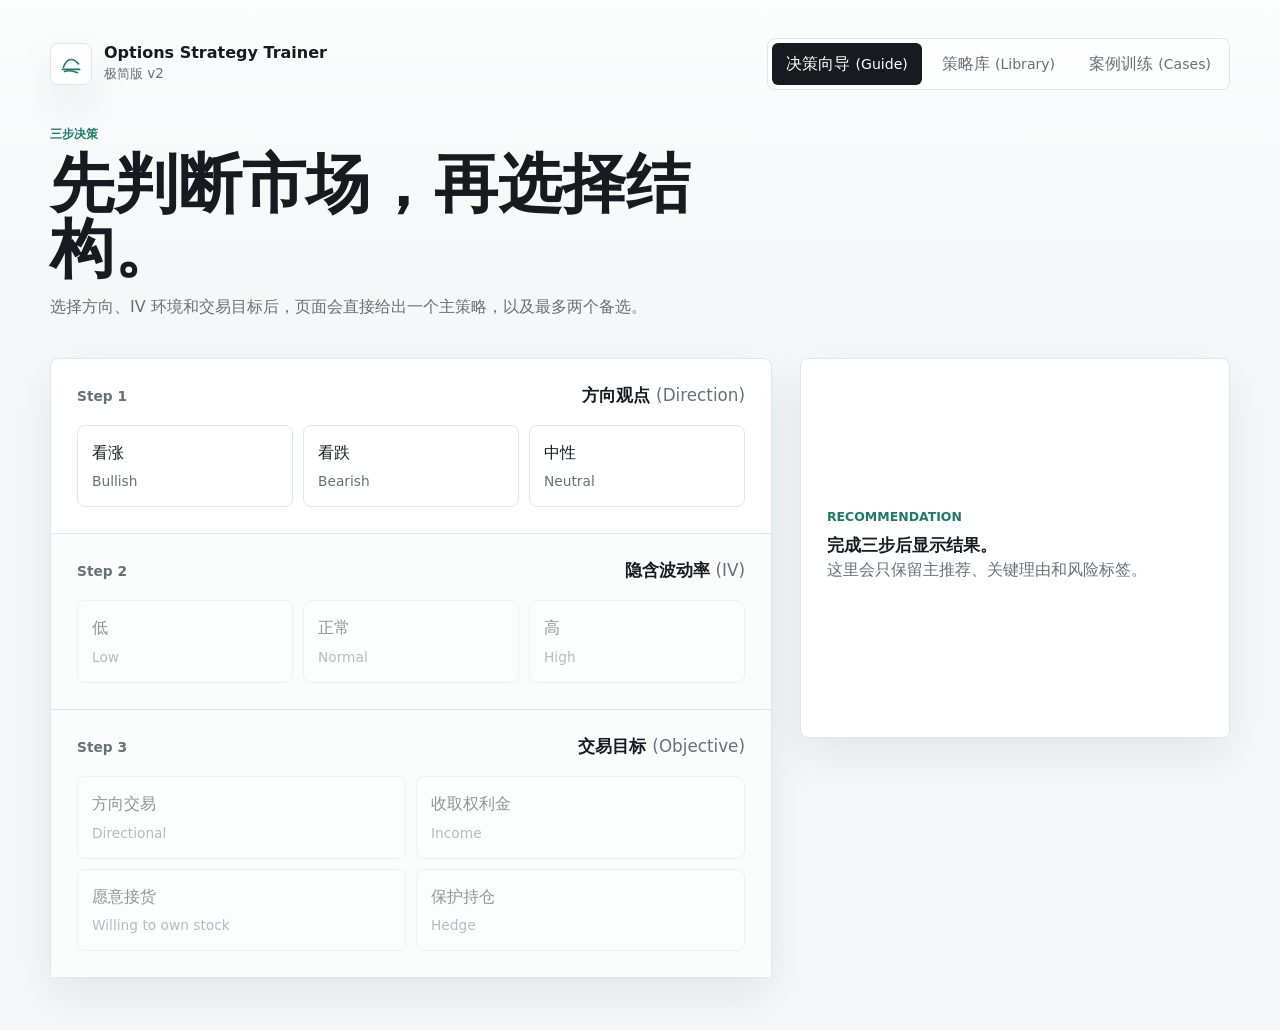
==== options-strategy-trainer/index.html @ a61b67b3 "Add options strategy trainer page" ====
<!doctype html>
<html lang="zh-CN">
  <head>
    <meta charset="utf-8" />
    <meta name="viewport" content="width=device-width, initial-scale=1" />
    <title>Options Strategy Trainer v2</title>
    <meta
      name="description"
      content="极简期权策略训练器：方向、IV、目标三步选择，得到一个主推荐策略和少量备选。"
    />
    <link rel="stylesheet" href="styles.css" />
  </head>
  <body>
    <div class="shell">
      <header class="topbar">
        <a class="brand" href="#guide" aria-label="回到决策向导">
          <span class="brand-mark" aria-hidden="true">
            <svg viewBox="0 0 48 48" role="img">
              <path d="M8 34h32" />
              <path d="M10 30c7-18 18-18 28-6" />
              <path d="M12 38c8-3 15-2 24 2" />
            </svg>
          </span>
          <span>
            <strong>Options Strategy Trainer</strong>
            <small>极简版 v2</small>
          </span>
        </a>

        <nav class="tabs" aria-label="主要页面">
          <button class="tab is-active" type="button" data-view="guide">
            决策向导 <span>(Guide)</span>
          </button>
          <button class="tab" type="button" data-view="library">
            策略库 <span>(Library)</span>
          </button>
          <button class="tab" type="button" data-view="cases">
            案例训练 <span>(Cases)</span>
          </button>
        </nav>
      </header>

      <main>
        <section class="view is-active" id="guide" aria-labelledby="guide-title">
          <div class="intro">
            <p class="kicker">三步决策</p>
            <h1 id="guide-title">先判断市场，再选择结构。</h1>
            <p>
              选择方向、IV 环境和交易目标后，页面会直接给出一个主策略，以及最多两个备选。
            </p>
          </div>

          <div class="workspace">
            <section class="wizard" aria-label="策略决策向导">
              <div class="step" data-step="direction">
                <div class="step-heading">
                  <span>Step 1</span>
                  <h2>方向观点 <em>(Direction)</em></h2>
                </div>
                <div class="choice-grid" role="radiogroup" aria-label="方向观点">
                  <button class="choice" type="button" data-field="direction" data-value="bullish">
                    看涨 <span>Bullish</span>
                  </button>
                  <button class="choice" type="button" data-field="direction" data-value="bearish">
                    看跌 <span>Bearish</span>
                  </button>
                  <button class="choice" type="button" data-field="direction" data-value="neutral">
                    中性 <span>Neutral</span>
                  </button>
                </div>
              </div>

              <div class="step is-muted" data-step="iv">
                <div class="step-heading">
                  <span>Step 2</span>
                  <h2>隐含波动率 <em>(IV)</em></h2>
                </div>
                <div class="choice-grid" role="radiogroup" aria-label="隐含波动率">
                  <button class="choice" type="button" data-field="iv" data-value="low" disabled>
                    低 <span>Low</span>
                  </button>
                  <button class="choice" type="button" data-field="iv" data-value="normal" disabled>
                    正常 <span>Normal</span>
                  </button>
                  <button class="choice" type="button" data-field="iv" data-value="high" disabled>
                    高 <span>High</span>
                  </button>
                </div>
              </div>

              <div class="step is-muted" data-step="objective">
                <div class="step-heading">
                  <span>Step 3</span>
                  <h2>交易目标 <em>(Objective)</em></h2>
                </div>
                <div class="choice-grid objective-grid" role="radiogroup" aria-label="交易目标">
                  <button class="choice" type="button" data-field="objective" data-value="directional" disabled>
                    方向交易 <span>Directional</span>
                  </button>
                  <button class="choice" type="button" data-field="objective" data-value="income" disabled>
                    收取权利金 <span>Income</span>
                  </button>
                  <button class="choice" type="button" data-field="objective" data-value="own" disabled>
                    愿意接货 <span>Willing to own stock</span>
                  </button>
                  <button class="choice" type="button" data-field="objective" data-value="hedge" disabled>
                    保护持仓 <span>Hedge</span>
                  </button>
                </div>
              </div>
            </section>

            <aside class="result-shell" aria-live="polite">
              <div class="result-empty" id="result-empty">
                <p class="kicker">Recommendation</p>
                <h2>完成三步后显示结果。</h2>
                <p>这里会只保留主推荐、关键理由和风险标签。</p>
              </div>

              <div class="result is-hidden" id="result">
                <div class="result-topline">
                  <p class="kicker" id="result-context">Recommendation</p>
                  <button class="reset-button" type="button" id="reset-button">重选</button>
                </div>

                <article class="strategy-result" id="main-result"></article>

                <section class="alternatives" id="alternatives" aria-label="备选策略"></section>
              </div>
            </aside>
          </div>
        </section>

        <section class="view" id="library" aria-labelledby="library-title">
          <div class="page-heading">
            <p class="kicker">Strategy Library</p>
            <h1 id="library-title">策略库</h1>
            <p>这里保留常用结构，和首页的决策向导分开。</p>
          </div>
          <div class="library-grid" id="library-grid"></div>
        </section>

        <section class="view" id="cases" aria-labelledby="cases-title">
          <div class="page-heading">
            <p class="kicker">Case Trainer</p>
            <h1 id="cases-title">案例训练</h1>
            <p>每个场景只练一个判断：方向、IV、目标是否匹配。</p>
          </div>
          <div class="case-list" id="case-list"></div>
        </section>
      </main>
    </div>

    <script src="app.js" defer></script>
  </body>
</html>
---- options-strategy-trainer/styles.css ----
:root {
  color-scheme: light;
  --bg: #f5f7f8;
  --panel: #ffffff;
  --panel-soft: #fbfcfc;
  --ink: #171b1f;
  --muted: #667078;
  --line: #dfe5e8;
  --line-strong: #b8c2c7;
  --teal: #1f7a68;
  --blue: #275f9f;
  --amber: #a86d15;
  --red: #a33b35;
  --shadow: 0 18px 45px rgba(26, 39, 47, 0.08);
}

* {
  box-sizing: border-box;
}

body {
  margin: 0;
  min-width: 320px;
  background:
    linear-gradient(180deg, rgba(255, 255, 255, 0.72), rgba(255, 255, 255, 0) 270px),
    var(--bg);
  color: var(--ink);
  font-family:
    ui-sans-serif,
    system-ui,
    -apple-system,
    BlinkMacSystemFont,
    "Segoe UI",
    sans-serif;
  font-size: 16px;
  line-height: 1.6;
}

button,
summary {
  font: inherit;
}

button {
  cursor: pointer;
}

button:disabled {
  cursor: not-allowed;
}

.shell {
  width: min(1180px, calc(100% - 32px));
  margin: 0 auto;
  padding: 28px 0 52px;
}

.topbar {
  display: flex;
  align-items: center;
  justify-content: space-between;
  gap: 24px;
  padding: 10px 0 34px;
}

.brand {
  display: inline-flex;
  align-items: center;
  gap: 12px;
  color: inherit;
  text-decoration: none;
}

.brand strong,
.brand small {
  display: block;
}

.brand strong {
  font-size: 1rem;
  line-height: 1.2;
}

.brand small {
  color: var(--muted);
  font-size: 0.84rem;
}

.brand-mark {
  display: grid;
  width: 42px;
  height: 42px;
  place-items: center;
  border: 1px solid var(--line);
  border-radius: 8px;
  background: var(--panel);
  box-shadow: var(--shadow);
}

.brand-mark svg {
  width: 26px;
  height: 26px;
  fill: none;
  stroke: var(--teal);
  stroke-linecap: round;
  stroke-linejoin: round;
  stroke-width: 3;
}

.tabs {
  display: inline-flex;
  gap: 6px;
  padding: 4px;
  border: 1px solid var(--line);
  border-radius: 8px;
  background: rgba(255, 255, 255, 0.72);
}

.tab {
  min-height: 38px;
  padding: 8px 14px;
  border: 0;
  border-radius: 6px;
  background: transparent;
  color: var(--muted);
  white-space: nowrap;
}

.tab span {
  color: inherit;
  font-size: 0.88em;
}

.tab.is-active {
  background: var(--ink);
  color: white;
}

.view {
  display: none;
}

.view.is-active {
  display: block;
}

.intro {
  max-width: 720px;
  margin-bottom: 38px;
}

.kicker {
  margin: 0 0 8px;
  color: var(--teal);
  font-size: 0.78rem;
  font-weight: 700;
  text-transform: uppercase;
}

h1,
h2,
h3,
p {
  margin-top: 0;
}

h1 {
  margin-bottom: 12px;
  font-size: clamp(2.2rem, 5vw, 4.8rem);
  line-height: 1.02;
  font-weight: 760;
}

h2 {
  margin-bottom: 0;
  font-size: 1.05rem;
  line-height: 1.3;
}

h3 {
  margin-bottom: 10px;
  font-size: 1.28rem;
  line-height: 1.3;
}

.intro p:last-child,
.page-heading p:last-child,
.result-empty p:last-child {
  margin-bottom: 0;
  color: var(--muted);
}

.workspace {
  display: grid;
  grid-template-columns: minmax(0, 1fr) minmax(340px, 430px);
  gap: 28px;
  align-items: start;
}

.wizard,
.result-shell {
  border: 1px solid var(--line);
  border-radius: 8px;
  background: var(--panel);
  box-shadow: var(--shadow);
}

.step {
  padding: 26px;
  border-bottom: 1px solid var(--line);
}

.step:last-child {
  border-bottom: 0;
}

.step.is-muted {
  background: var(--panel-soft);
}

.step-heading {
  display: flex;
  align-items: baseline;
  justify-content: space-between;
  gap: 14px;
  margin-bottom: 18px;
}

.step-heading > span {
  color: var(--muted);
  font-size: 0.86rem;
  font-weight: 700;
}

.step-heading em {
  color: var(--muted);
  font-style: normal;
  font-weight: 500;
}

.choice-grid {
  display: grid;
  grid-template-columns: repeat(3, minmax(0, 1fr));
  gap: 10px;
}

.objective-grid {
  grid-template-columns: repeat(2, minmax(0, 1fr));
}

.choice {
  min-height: 78px;
  padding: 14px;
  border: 1px solid var(--line);
  border-radius: 8px;
  background: white;
  color: var(--ink);
  text-align: left;
  transition:
    border-color 160ms ease,
    box-shadow 160ms ease,
    transform 160ms ease;
}

.choice span {
  display: block;
  margin-top: 5px;
  color: var(--muted);
  font-size: 0.86rem;
}

.choice:not(:disabled):hover {
  border-color: var(--line-strong);
  box-shadow: 0 10px 24px rgba(33, 45, 52, 0.08);
  transform: translateY(-1px);
}

.choice.is-selected {
  border-color: var(--teal);
  box-shadow: 0 0 0 3px rgba(31, 122, 104, 0.12);
}

.choice:disabled {
  opacity: 0.46;
}

.result-shell {
  position: sticky;
  top: 20px;
  min-height: 380px;
  padding: 26px;
}

.result-empty {
  display: grid;
  min-height: 320px;
  align-content: center;
}

.is-hidden {
  display: none;
}

.result-topline {
  display: flex;
  align-items: center;
  justify-content: space-between;
  gap: 18px;
  margin-bottom: 18px;
}

.reset-button {
  min-height: 34px;
  padding: 6px 12px;
  border: 1px solid var(--line);
  border-radius: 6px;
  background: white;
  color: var(--muted);
}

.strategy-name {
  margin-bottom: 14px;
}

.strategy-name strong {
  display: block;
  font-size: 1.7rem;
  line-height: 1.15;
}

.strategy-name span {
  display: block;
  margin-top: 4px;
  color: var(--muted);
}

.field-block {
  padding: 16px 0;
  border-top: 1px solid var(--line);
}

.field-block h3 {
  margin-bottom: 6px;
  color: var(--muted);
  font-size: 0.82rem;
  text-transform: uppercase;
}

.field-block p {
  margin-bottom: 0;
}

.tag-row {
  display: flex;
  flex-wrap: wrap;
  gap: 8px;
  padding-top: 16px;
  border-top: 1px solid var(--line);
}

.tag {
  display: inline-flex;
  min-height: 30px;
  align-items: center;
  padding: 5px 10px;
  border: 1px solid var(--line);
  border-radius: 999px;
  background: #f8faf9;
  color: var(--ink);
  font-size: 0.88rem;
  white-space: nowrap;
}

.tag.delta {
  color: var(--blue);
}

.tag.theta {
  color: var(--teal);
}

.tag.vega {
  color: var(--amber);
}

.tag.risk {
  color: var(--red);
}

.strategy-details {
  margin-top: 18px;
  border-top: 1px solid var(--line);
}

details {
  padding-top: 14px;
}

summary {
  color: var(--muted);
  cursor: pointer;
}

.detail-grid {
  display: grid;
  grid-template-columns: 120px 1fr;
  gap: 18px;
  margin-top: 14px;
}

.payoff {
  width: 120px;
  height: 86px;
  border: 1px solid var(--line);
  border-radius: 8px;
  background: #fbfcfc;
}

.payoff path,
.payoff line {
  fill: none;
  stroke-linecap: round;
  stroke-linejoin: round;
}

.payoff .axis {
  stroke: #c6d0d4;
  stroke-width: 1.4;
}

.payoff .curve {
  stroke: var(--teal);
  stroke-width: 3;
}

.notes {
  margin: 0;
  padding-left: 18px;
}

.notes li {
  margin-bottom: 6px;
}

.alternatives {
  margin-top: 20px;
  border-top: 1px solid var(--line);
}

.alt-item {
  padding: 16px 0;
  border-bottom: 1px solid var(--line);
}

.alt-item:last-child {
  border-bottom: 0;
  padding-bottom: 0;
}

.alt-item h3 {
  font-size: 1.02rem;
}

.alt-item p {
  color: var(--muted);
  margin-bottom: 10px;
}

.page-heading {
  max-width: 680px;
  margin-bottom: 28px;
}

.page-heading h1 {
  font-size: clamp(2rem, 4vw, 3.8rem);
}

.library-grid {
  display: grid;
  grid-template-columns: repeat(3, minmax(0, 1fr));
  gap: 14px;
}

.library-card,
.case-card {
  border: 1px solid var(--line);
  border-radius: 8px;
  background: white;
  box-shadow: var(--shadow);
}

.library-card {
  padding: 20px;
}

.library-card p,
.case-card p {
  color: var(--muted);
}

.library-meta {
  display: flex;
  flex-wrap: wrap;
  gap: 8px;
  margin-top: 14px;
}

.case-list {
  display: grid;
  gap: 14px;
}

.case-card {
  display: grid;
  grid-template-columns: minmax(0, 1fr) auto;
  gap: 20px;
  align-items: start;
  padding: 22px;
}

.case-card h2 {
  margin-bottom: 8px;
  font-size: 1.2rem;
}

.case-options {
  display: flex;
  flex-wrap: wrap;
  gap: 8px;
  margin-top: 16px;
}

.case-option {
  min-height: 36px;
  padding: 6px 11px;
  border: 1px solid var(--line);
  border-radius: 6px;
  background: white;
  color: var(--ink);
}

.case-option.is-right {
  border-color: rgba(31, 122, 104, 0.55);
  background: rgba(31, 122, 104, 0.09);
}

.case-option.is-wrong {
  border-color: rgba(163, 59, 53, 0.45);
  background: rgba(163, 59, 53, 0.08);
}

.case-answer {
  min-width: 220px;
  padding-left: 20px;
  border-left: 1px solid var(--line);
  color: var(--muted);
}

.case-answer strong {
  display: block;
  color: var(--ink);
  margin-bottom: 6px;
}

@media (max-width: 880px) {
  .topbar,
  .workspace,
  .case-card {
    grid-template-columns: 1fr;
  }

  .topbar {
    display: grid;
  }

  .tabs {
    width: 100%;
    overflow-x: auto;
  }

  .workspace {
    display: grid;
  }

  .result-shell {
    position: static;
  }

  .library-grid {
    grid-template-columns: repeat(2, minmax(0, 1fr));
  }

  .case-answer {
    min-width: 0;
    padding-left: 0;
    padding-top: 16px;
    border-top: 1px solid var(--line);
    border-left: 0;
  }
}

@media (max-width: 620px) {
  .shell {
    width: min(100% - 22px, 1180px);
    padding-top: 18px;
  }

  .tabs {
    display: grid;
    grid-template-columns: 1fr;
  }

  .tab {
    width: 100%;
    text-align: left;
  }

  .choice-grid,
  .objective-grid,
  .library-grid {
    grid-template-columns: 1fr;
  }

  .step,
  .result-shell {
    padding: 20px;
  }

  .detail-grid {
    grid-template-columns: 1fr;
  }
}
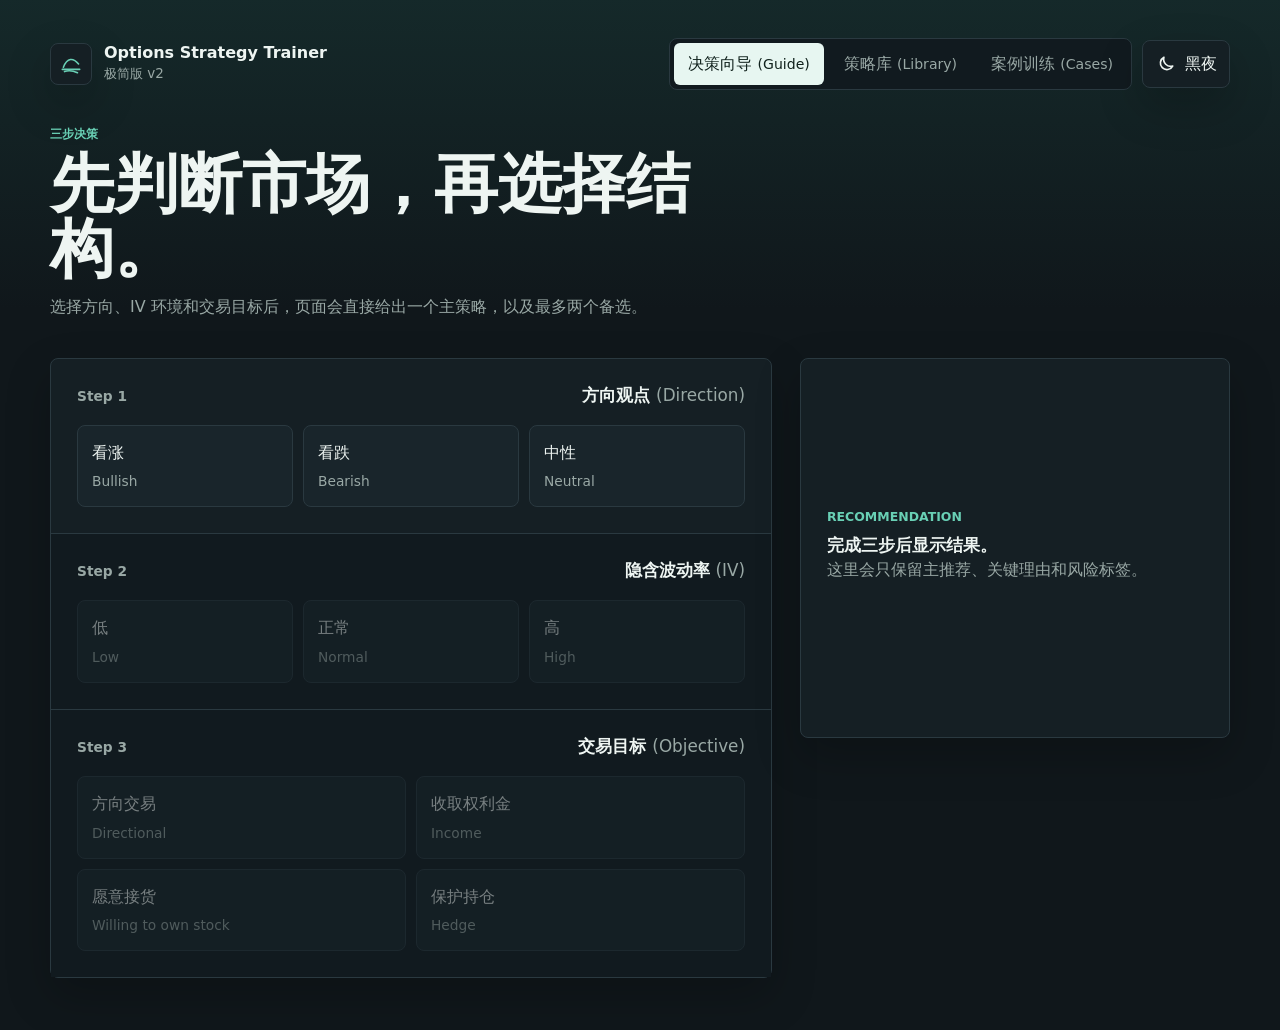
==== commit 81e680f0: "Add theme toggle to options trainer" ====
--- a/options-strategy-trainer/index.html
+++ b/options-strategy-trainer/index.html
@@ -1,13 +1,24 @@
 <!doctype html>
-<html lang="zh-CN">
+<html lang="zh-CN" data-theme="dark">
   <head>
     <meta charset="utf-8" />
     <meta name="viewport" content="width=device-width, initial-scale=1" />
+    <meta id="theme-color" name="theme-color" content="#10171b" />
     <title>Options Strategy Trainer v2</title>
     <meta
       name="description"
       content="极简期权策略训练器：方向、IV、目标三步选择，得到一个主推荐策略和少量备选。"
     />
+    <script>
+      (() => {
+        try {
+          const savedTheme = localStorage.getItem("ost-theme");
+          document.documentElement.dataset.theme = savedTheme || "dark";
+        } catch {
+          document.documentElement.dataset.theme = "dark";
+        }
+      })();
+    </script>
     <link rel="stylesheet" href="styles.css" />
   </head>
   <body>
@@ -27,17 +38,39 @@
           </span>
         </a>
 
-        <nav class="tabs" aria-label="主要页面">
-          <button class="tab is-active" type="button" data-view="guide">
-            决策向导 <span>(Guide)</span>
+        <div class="top-actions">
+          <nav class="tabs" aria-label="主要页面">
+            <button class="tab is-active" type="button" data-view="guide">
+              决策向导 <span>(Guide)</span>
+            </button>
+            <button class="tab" type="button" data-view="library">
+              策略库 <span>(Library)</span>
+            </button>
+            <button class="tab" type="button" data-view="cases">
+              案例训练 <span>(Cases)</span>
+            </button>
+          </nav>
+
+          <button class="theme-toggle" id="theme-toggle" type="button" aria-label="当前为黑夜模式，点击切换到白天模式">
+            <span class="theme-toggle-icon" aria-hidden="true">
+              <svg class="sun-icon" viewBox="0 0 24 24">
+                <circle cx="12" cy="12" r="4" />
+                <path d="M12 2v2" />
+                <path d="M12 20v2" />
+                <path d="M4.93 4.93l1.41 1.41" />
+                <path d="M17.66 17.66l1.41 1.41" />
+                <path d="M2 12h2" />
+                <path d="M20 12h2" />
+                <path d="M4.93 19.07l1.41-1.41" />
+                <path d="M17.66 6.34l1.41-1.41" />
+              </svg>
+              <svg class="moon-icon" viewBox="0 0 24 24">
+                <path d="M20 14.5A8.5 8.5 0 0 1 9.5 4a7.8 7.8 0 1 0 10.5 10.5Z" />
+              </svg>
+            </span>
+            <span id="theme-toggle-label">黑夜</span>
           </button>
-          <button class="tab" type="button" data-view="library">
-            策略库 <span>(Library)</span>
-          </button>
-          <button class="tab" type="button" data-view="cases">
-            案例训练 <span>(Cases)</span>
-          </button>
-        </nav>
+        </div>
       </header>
 
       <main>
--- a/options-strategy-trainer/styles.css
+++ b/options-strategy-trainer/styles.css
@@ -1,8 +1,36 @@
 :root {
+  color-scheme: dark;
+  --bg: #10171b;
+  --panel: #151f24;
+  --panel-soft: #111a1f;
+  --control: #19252b;
+  --ink: #eef5f2;
+  --muted: #99a8a5;
+  --line: #2a3940;
+  --line-strong: #405159;
+  --teal: #69d0b5;
+  --blue: #8ab7f0;
+  --amber: #e4bd75;
+  --red: #ee9a90;
+  --active: #e7f6f1;
+  --active-ink: #10211c;
+  --tag-bg: #18242a;
+  --payoff-bg: #111b20;
+  --axis: #53666c;
+  --choice-hover: 0 10px 24px rgba(0, 0, 0, 0.2);
+  --choice-ring: 0 0 0 3px rgba(105, 208, 181, 0.18);
+  --success-bg: rgba(105, 208, 181, 0.13);
+  --danger-bg: rgba(238, 154, 144, 0.12);
+  --page-glow: linear-gradient(180deg, rgba(38, 105, 94, 0.22), rgba(16, 23, 27, 0) 310px);
+  --shadow: 0 18px 45px rgba(0, 0, 0, 0.22);
+}
+
+:root[data-theme="light"] {
   color-scheme: light;
   --bg: #f5f7f8;
   --panel: #ffffff;
   --panel-soft: #fbfcfc;
+  --control: #ffffff;
   --ink: #171b1f;
   --muted: #667078;
   --line: #dfe5e8;
@@ -11,6 +39,16 @@
   --blue: #275f9f;
   --amber: #a86d15;
   --red: #a33b35;
+  --active: #171b1f;
+  --active-ink: #ffffff;
+  --tag-bg: #f8faf9;
+  --payoff-bg: #fbfcfc;
+  --axis: #c6d0d4;
+  --choice-hover: 0 10px 24px rgba(33, 45, 52, 0.08);
+  --choice-ring: 0 0 0 3px rgba(31, 122, 104, 0.12);
+  --success-bg: rgba(31, 122, 104, 0.09);
+  --danger-bg: rgba(163, 59, 53, 0.08);
+  --page-glow: linear-gradient(180deg, rgba(255, 255, 255, 0.72), rgba(255, 255, 255, 0) 270px);
   --shadow: 0 18px 45px rgba(26, 39, 47, 0.08);
 }
 
@@ -21,9 +59,7 @@
 body {
   margin: 0;
   min-width: 320px;
-  background:
-    linear-gradient(180deg, rgba(255, 255, 255, 0.72), rgba(255, 255, 255, 0) 270px),
-    var(--bg);
+  background: var(--page-glow), var(--bg);
   color: var(--ink);
   font-family:
     ui-sans-serif,
@@ -34,6 +70,9 @@
     sans-serif;
   font-size: 16px;
   line-height: 1.6;
+  transition:
+    background 180ms ease,
+    color 180ms ease;
 }
 
 button,
@@ -61,6 +100,12 @@
   justify-content: space-between;
   gap: 24px;
   padding: 10px 0 34px;
+}
+
+.top-actions {
+  display: flex;
+  align-items: center;
+  gap: 10px;
 }
 
 .brand {
@@ -113,7 +158,7 @@
   padding: 4px;
   border: 1px solid var(--line);
   border-radius: 8px;
-  background: rgba(255, 255, 255, 0.72);
+  background: var(--panel-soft);
 }
 
 .tab {
@@ -132,8 +177,45 @@
 }
 
 .tab.is-active {
-  background: var(--ink);
-  color: white;
+  background: var(--active);
+  color: var(--active-ink);
+}
+
+.theme-toggle {
+  display: inline-flex;
+  min-height: 48px;
+  align-items: center;
+  gap: 8px;
+  padding: 8px 12px;
+  border: 1px solid var(--line);
+  border-radius: 8px;
+  background: var(--panel);
+  color: var(--ink);
+  white-space: nowrap;
+  box-shadow: var(--shadow);
+}
+
+.theme-toggle-icon {
+  display: grid;
+  width: 22px;
+  height: 22px;
+  place-items: center;
+}
+
+.theme-toggle svg {
+  grid-area: 1 / 1;
+  width: 20px;
+  height: 20px;
+  fill: none;
+  stroke: currentColor;
+  stroke-linecap: round;
+  stroke-linejoin: round;
+  stroke-width: 2;
+}
+
+:root[data-theme="dark"] .sun-icon,
+:root[data-theme="light"] .moon-icon {
+  display: none;
 }
 
 .view {
@@ -253,7 +335,7 @@
   padding: 14px;
   border: 1px solid var(--line);
   border-radius: 8px;
-  background: white;
+  background: var(--control);
   color: var(--ink);
   text-align: left;
   transition:
@@ -271,13 +353,13 @@
 
 .choice:not(:disabled):hover {
   border-color: var(--line-strong);
-  box-shadow: 0 10px 24px rgba(33, 45, 52, 0.08);
+  box-shadow: var(--choice-hover);
   transform: translateY(-1px);
 }
 
 .choice.is-selected {
   border-color: var(--teal);
-  box-shadow: 0 0 0 3px rgba(31, 122, 104, 0.12);
+  box-shadow: var(--choice-ring);
 }
 
 .choice:disabled {
@@ -314,7 +396,7 @@
   padding: 6px 12px;
   border: 1px solid var(--line);
   border-radius: 6px;
-  background: white;
+  background: var(--control);
   color: var(--muted);
 }
 
@@ -365,7 +447,7 @@
   padding: 5px 10px;
   border: 1px solid var(--line);
   border-radius: 999px;
-  background: #f8faf9;
+  background: var(--tag-bg);
   color: var(--ink);
   font-size: 0.88rem;
   white-space: nowrap;
@@ -413,7 +495,7 @@
   height: 86px;
   border: 1px solid var(--line);
   border-radius: 8px;
-  background: #fbfcfc;
+  background: var(--payoff-bg);
 }
 
 .payoff path,
@@ -424,7 +506,7 @@
 }
 
 .payoff .axis {
-  stroke: #c6d0d4;
+  stroke: var(--axis);
   stroke-width: 1.4;
 }
 
@@ -485,7 +567,7 @@
 .case-card {
   border: 1px solid var(--line);
   border-radius: 8px;
-  background: white;
+  background: var(--panel);
   box-shadow: var(--shadow);
 }
 
@@ -535,18 +617,18 @@
   padding: 6px 11px;
   border: 1px solid var(--line);
   border-radius: 6px;
-  background: white;
+  background: var(--control);
   color: var(--ink);
 }
 
 .case-option.is-right {
   border-color: rgba(31, 122, 104, 0.55);
-  background: rgba(31, 122, 104, 0.09);
+  background: var(--success-bg);
 }
 
 .case-option.is-wrong {
   border-color: rgba(163, 59, 53, 0.45);
-  background: rgba(163, 59, 53, 0.08);
+  background: var(--danger-bg);
 }
 
 .case-answer {
@@ -563,7 +645,6 @@
 }
 
 @media (max-width: 880px) {
-  .topbar,
   .workspace,
   .case-card {
     grid-template-columns: 1fr;
@@ -571,6 +652,12 @@
 
   .topbar {
     display: grid;
+  }
+
+  .top-actions {
+    display: grid;
+    grid-template-columns: 1fr auto;
+    align-items: start;
   }
 
   .tabs {
@@ -610,6 +697,10 @@
     grid-template-columns: 1fr;
   }
 
+  .top-actions {
+    grid-template-columns: 1fr;
+  }
+
   .tab {
     width: 100%;
     text-align: left;
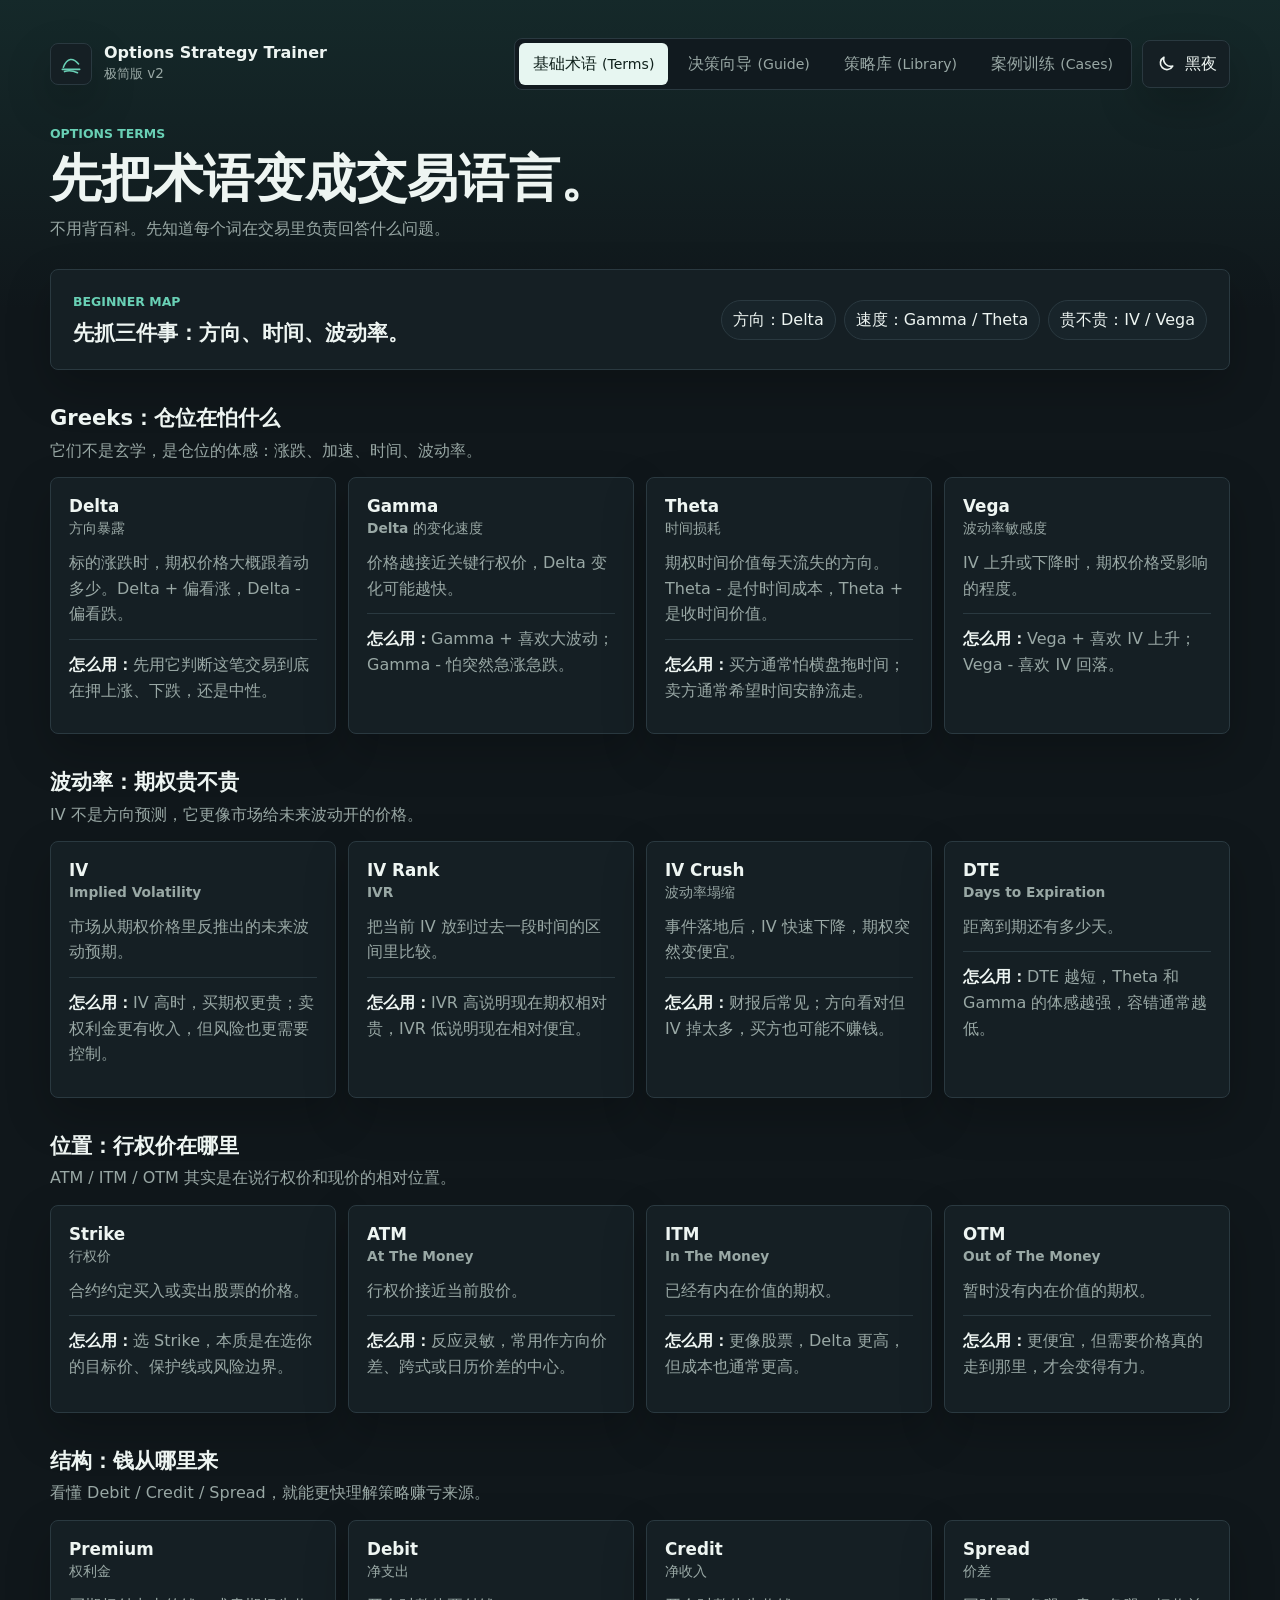
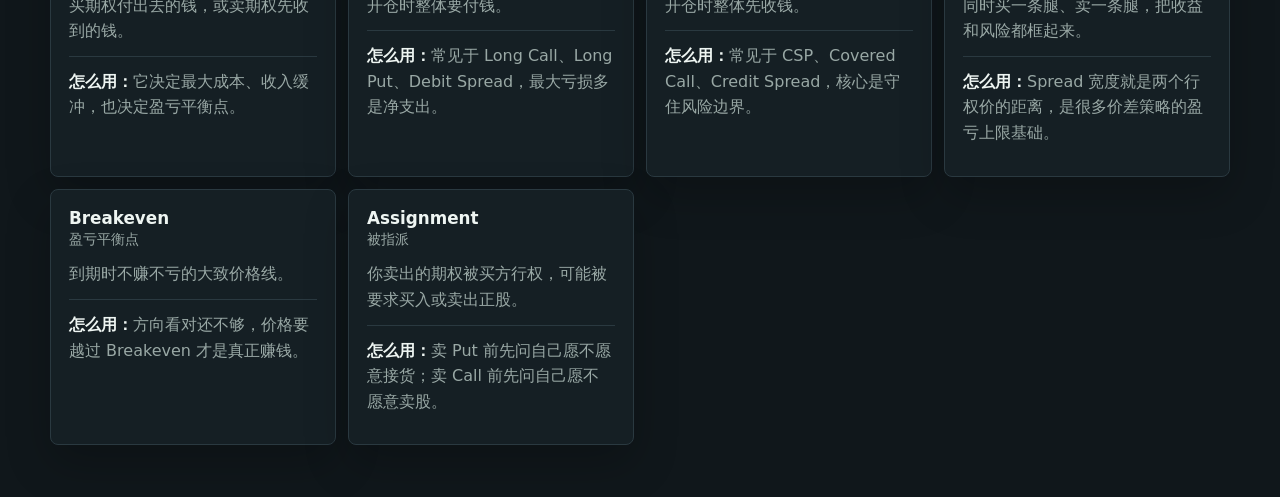
==== commit b5597182: "Add options terminology guide" ====
--- a/options-strategy-trainer/index.html
+++ b/options-strategy-trainer/index.html
@@ -7,7 +7,7 @@
     <title>Options Strategy Trainer v2</title>
     <meta
       name="description"
-      content="极简期权策略训练器：方向、IV、目标三步选择，得到一个主推荐策略和少量备选。"
+      content="极简期权策略训练器：先理解常见术语，再用方向、IV、目标三步选择策略。"
     />
     <script>
       (() => {
@@ -19,12 +19,12 @@
         }
       })();
     </script>
-    <link rel="stylesheet" href="styles.css" />
+    <link rel="stylesheet" href="styles.css?v=ost-v24" />
   </head>
   <body>
     <div class="shell">
       <header class="topbar">
-        <a class="brand" href="#guide" aria-label="回到决策向导">
+        <a class="brand" href="#terms" data-view-link="terms" aria-label="回到基础术语">
           <span class="brand-mark" aria-hidden="true">
             <svg viewBox="0 0 48 48" role="img">
               <path d="M8 34h32" />
@@ -40,7 +40,10 @@
 
         <div class="top-actions">
           <nav class="tabs" aria-label="主要页面">
-            <button class="tab is-active" type="button" data-view="guide">
+            <button class="tab is-active" type="button" data-view="terms">
+              基础术语 <span>(Terms)</span>
+            </button>
+            <button class="tab" type="button" data-view="guide">
               决策向导 <span>(Guide)</span>
             </button>
             <button class="tab" type="button" data-view="library">
@@ -74,7 +77,29 @@
       </header>
 
       <main>
-        <section class="view is-active" id="guide" aria-labelledby="guide-title">
+        <section class="view is-active" id="terms" aria-labelledby="terms-title">
+          <div class="page-heading">
+            <p class="kicker">Options Terms</p>
+            <h1 id="terms-title">先把术语变成交易语言。</h1>
+            <p>不用背百科。先知道每个词在交易里负责回答什么问题。</p>
+          </div>
+
+          <section class="term-primer" aria-label="术语快速入口">
+            <div>
+              <p class="kicker">Beginner map</p>
+              <h2>先抓三件事：方向、时间、波动率。</h2>
+            </div>
+            <div class="term-map">
+              <span>方向：Delta</span>
+              <span>速度：Gamma / Theta</span>
+              <span>贵不贵：IV / Vega</span>
+            </div>
+          </section>
+
+          <div class="terms-grid" id="terms-grid"></div>
+        </section>
+
+        <section class="view" id="guide" aria-labelledby="guide-title">
           <div class="intro">
             <p class="kicker">三步决策</p>
             <h1 id="guide-title">先判断市场，再选择结构。</h1>
@@ -184,6 +209,15 @@
       </main>
     </div>
 
-    <script src="app.js" defer></script>
+    <script src="app.js?v=ost-v24" defer></script>
+    <script>
+      if ("serviceWorker" in navigator) {
+        window.addEventListener("load", () => {
+          navigator.serviceWorker.register("../sw.js").then((registration) => {
+            registration.update();
+          }).catch(() => undefined);
+        });
+      }
+    </script>
   </body>
 </html>
--- a/options-strategy-trainer/styles.css
+++ b/options-strategy-trainer/styles.css
@@ -432,6 +432,61 @@
   margin-bottom: 0;
 }
 
+.structure-block p,
+.structure-line {
+  color: var(--ink);
+  font-weight: 680;
+}
+
+.money-grid {
+  display: grid;
+  grid-template-columns: repeat(2, minmax(0, 1fr));
+  gap: 10px;
+  padding: 16px 0;
+  border-top: 1px solid var(--line);
+}
+
+.money-block {
+  min-height: 128px;
+  padding: 14px;
+  border: 1px solid var(--line);
+  border-radius: 8px;
+  background: var(--panel-soft);
+}
+
+.money-block h3 {
+  margin-bottom: 8px;
+  font-size: 0.82rem;
+}
+
+.earn-block h3 {
+  color: var(--teal);
+}
+
+.lose-block h3 {
+  color: var(--red);
+}
+
+.money-block p {
+  margin-bottom: 0;
+  color: var(--ink);
+}
+
+.expiration-block {
+  padding-bottom: 18px;
+}
+
+.expiration-list {
+  display: grid;
+  gap: 8px;
+  margin: 0;
+  padding-left: 18px;
+}
+
+.expiration-list li {
+  color: var(--ink);
+}
+
 .tag-row {
   display: flex;
   flex-wrap: wrap;
@@ -557,6 +612,106 @@
   font-size: clamp(2rem, 4vw, 3.8rem);
 }
 
+.term-primer {
+  display: grid;
+  grid-template-columns: minmax(0, 1fr) auto;
+  gap: 18px;
+  align-items: center;
+  margin-bottom: 34px;
+  padding: 22px;
+  border: 1px solid var(--line);
+  border-radius: 8px;
+  background: var(--panel);
+  box-shadow: var(--shadow);
+}
+
+.term-primer h2 {
+  font-size: 1.3rem;
+}
+
+.term-map {
+  display: flex;
+  flex-wrap: wrap;
+  justify-content: flex-end;
+  gap: 8px;
+}
+
+.term-map span {
+  display: inline-flex;
+  min-height: 34px;
+  align-items: center;
+  padding: 6px 11px;
+  border: 1px solid var(--line);
+  border-radius: 999px;
+  background: var(--tag-bg);
+  color: var(--ink);
+  white-space: nowrap;
+}
+
+.terms-grid {
+  display: grid;
+  gap: 34px;
+}
+
+.term-section-heading {
+  max-width: 720px;
+  margin-bottom: 14px;
+}
+
+.term-section-heading h2 {
+  margin-bottom: 6px;
+  font-size: 1.32rem;
+}
+
+.term-section-heading p {
+  margin-bottom: 0;
+  color: var(--muted);
+}
+
+.term-card-grid {
+  display: grid;
+  grid-template-columns: repeat(4, minmax(0, 1fr));
+  gap: 12px;
+}
+
+.term-card {
+  display: grid;
+  align-content: start;
+  min-height: 208px;
+  padding: 18px;
+  border: 1px solid var(--line);
+  border-radius: 8px;
+  background: var(--panel);
+  box-shadow: var(--shadow);
+}
+
+.term-card h3 {
+  margin-bottom: 12px;
+  font-size: 1.05rem;
+}
+
+.term-card h3 span {
+  display: block;
+  margin-top: 2px;
+  color: var(--muted);
+  font-size: 0.86rem;
+  font-weight: 560;
+}
+
+.term-card p {
+  margin-bottom: 12px;
+  color: var(--muted);
+}
+
+.term-use {
+  padding-top: 12px;
+  border-top: 1px solid var(--line);
+}
+
+.term-use strong {
+  color: var(--ink);
+}
+
 .library-grid {
   display: grid;
   grid-template-columns: repeat(3, minmax(0, 1fr));
@@ -578,6 +733,37 @@
 .library-card p,
 .case-card p {
   color: var(--muted);
+}
+
+.library-card .structure-line {
+  color: var(--ink);
+}
+
+.library-money {
+  display: grid;
+  gap: 6px;
+  margin: 14px 0;
+  padding: 12px;
+  border: 1px solid var(--line);
+  border-radius: 8px;
+  background: var(--panel-soft);
+}
+
+.library-money p {
+  margin-bottom: 0;
+}
+
+.library-money strong {
+  color: var(--ink);
+}
+
+.library-expiration {
+  margin-bottom: 14px;
+  padding: 0;
+}
+
+.library-expiration summary {
+  margin-bottom: 10px;
 }
 
 .library-meta {
@@ -648,6 +834,18 @@
   .workspace,
   .case-card {
     grid-template-columns: 1fr;
+  }
+
+  .term-primer {
+    grid-template-columns: 1fr;
+  }
+
+  .term-map {
+    justify-content: flex-start;
+  }
+
+  .term-card-grid {
+    grid-template-columns: repeat(2, minmax(0, 1fr));
   }
 
   .topbar {
@@ -708,12 +906,15 @@
 
   .choice-grid,
   .objective-grid,
-  .library-grid {
+  .library-grid,
+  .money-grid,
+  .term-card-grid {
     grid-template-columns: 1fr;
   }
 
   .step,
-  .result-shell {
+  .result-shell,
+  .term-primer {
     padding: 20px;
   }
 
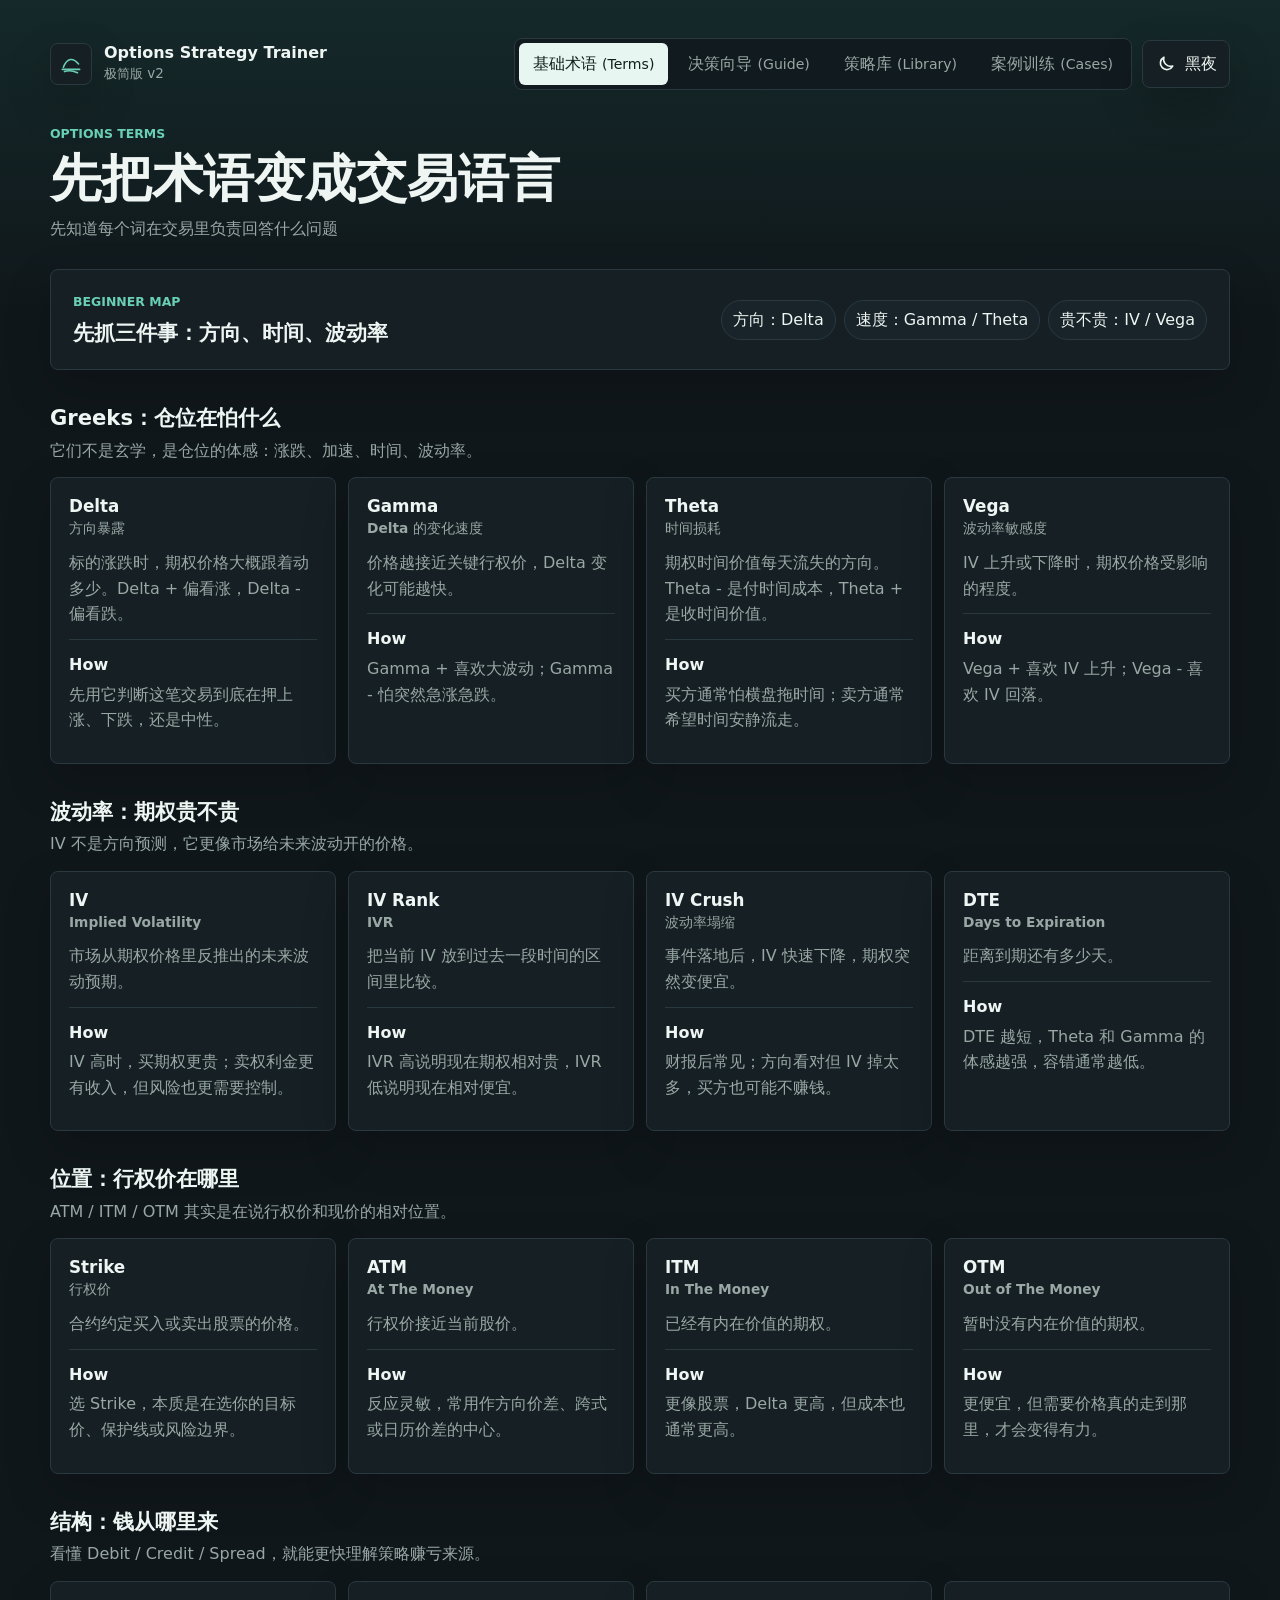
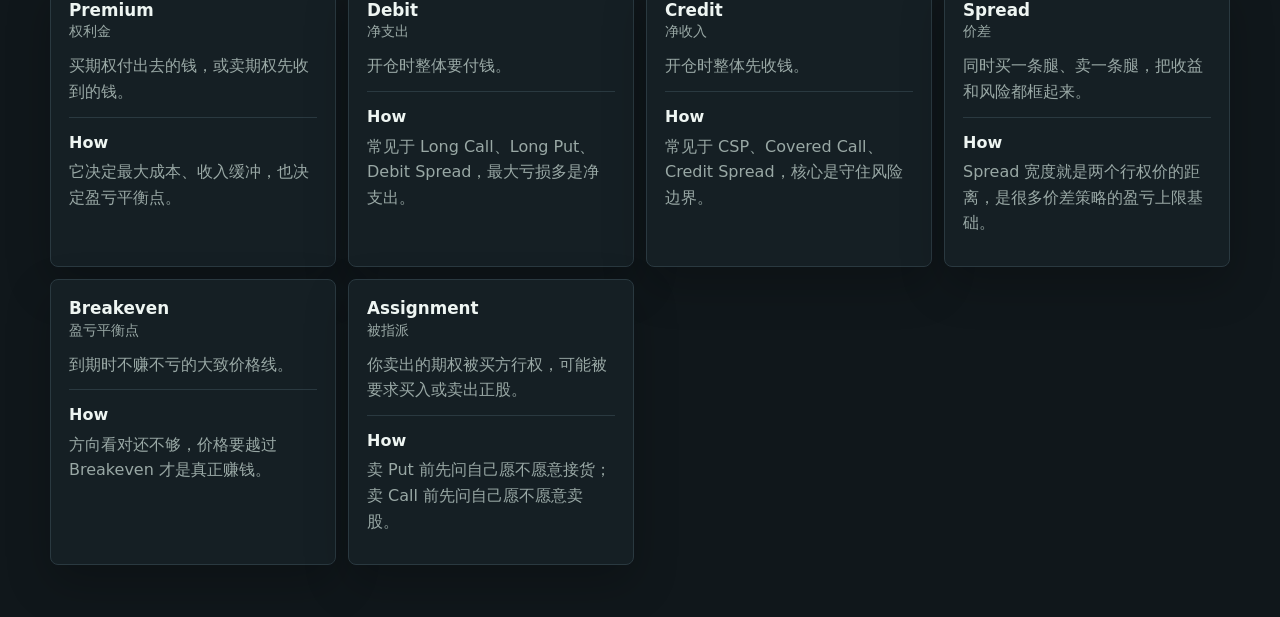
==== commit 3abac6a4: "Refine terminology page copy" ====
--- a/options-strategy-trainer/index.html
+++ b/options-strategy-trainer/index.html
@@ -19,7 +19,7 @@
         }
       })();
     </script>
-    <link rel="stylesheet" href="styles.css?v=ost-v24" />
+    <link rel="stylesheet" href="styles.css?v=ost-v25" />
   </head>
   <body>
     <div class="shell">
@@ -80,14 +80,14 @@
         <section class="view is-active" id="terms" aria-labelledby="terms-title">
           <div class="page-heading">
             <p class="kicker">Options Terms</p>
-            <h1 id="terms-title">先把术语变成交易语言。</h1>
-            <p>不用背百科。先知道每个词在交易里负责回答什么问题。</p>
+            <h1 id="terms-title">先把术语变成交易语言</h1>
+            <p>先知道每个词在交易里负责回答什么问题</p>
           </div>
 
           <section class="term-primer" aria-label="术语快速入口">
             <div>
               <p class="kicker">Beginner map</p>
-              <h2>先抓三件事：方向、时间、波动率。</h2>
+              <h2>先抓三件事：方向、时间、波动率</h2>
             </div>
             <div class="term-map">
               <span>方向：Delta</span>
@@ -209,7 +209,7 @@
       </main>
     </div>
 
-    <script src="app.js?v=ost-v24" defer></script>
+    <script src="app.js?v=ost-v25" defer></script>
     <script>
       if ("serviceWorker" in navigator) {
         window.addEventListener("load", () => {
--- a/options-strategy-trainer/styles.css
+++ b/options-strategy-trainer/styles.css
@@ -709,7 +709,13 @@
 }
 
 .term-use strong {
-  color: var(--ink);
+  display: block;
+  margin-bottom: 4px;
+  color: var(--ink);
+}
+
+.term-use span {
+  display: block;
 }
 
 .library-grid {
